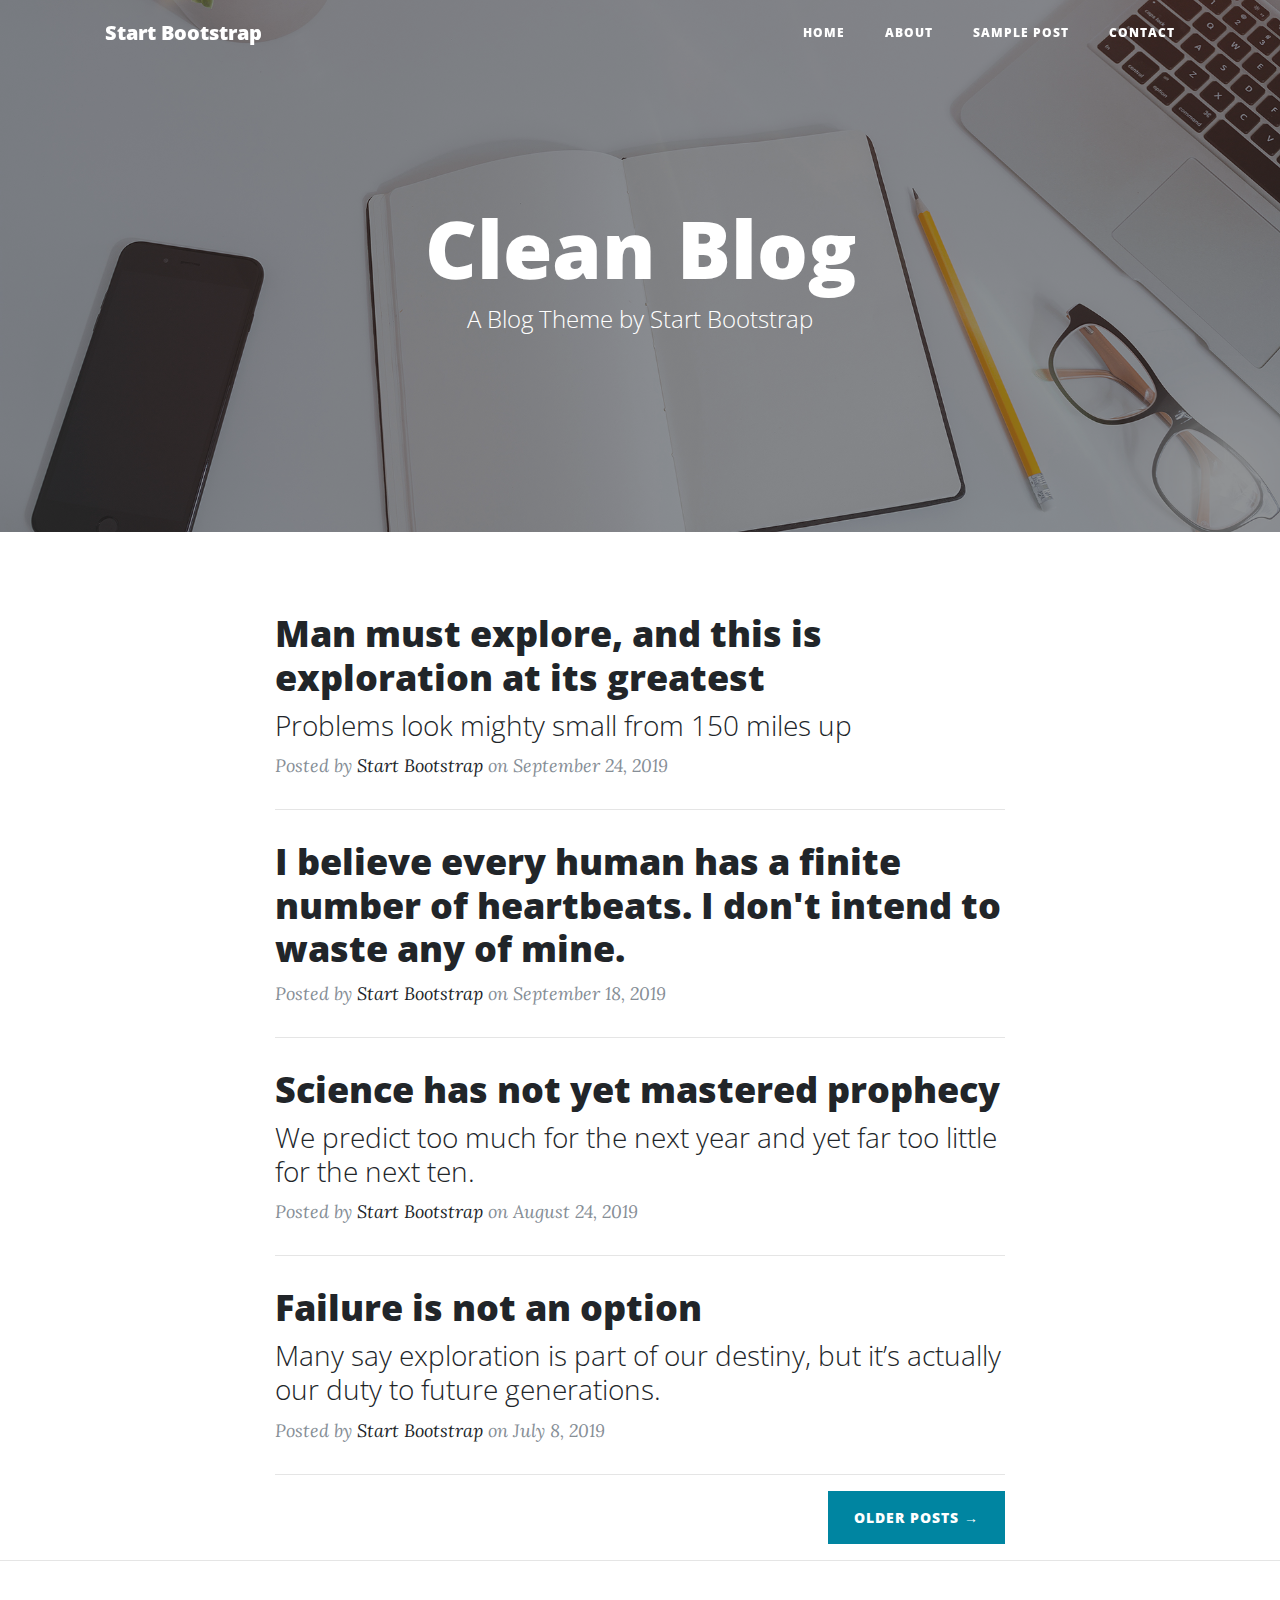
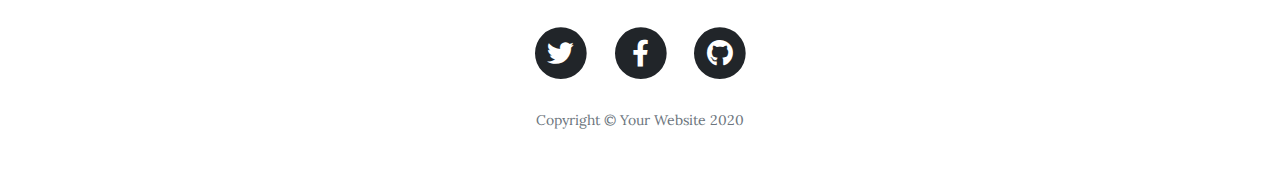
==== index.html @ da78bc8a "Initial commit" ====
<!DOCTYPE html>
<html lang="en">

<head>

  <meta charset="utf-8">
  <meta name="viewport" content="width=device-width, initial-scale=1, shrink-to-fit=no">
  <meta name="description" content="">
  <meta name="author" content="">

  <title>Clean Blog - Start Bootstrap Theme</title>

  <!-- Bootstrap core CSS -->
  <link href="vendor/bootstrap/css/bootstrap.min.css" rel="stylesheet">

  <!-- Custom fonts for this template -->
  <link href="vendor/fontawesome-free/css/all.min.css" rel="stylesheet" type="text/css">
  <link href='https://fonts.googleapis.com/css?family=Lora:400,700,400italic,700italic' rel='stylesheet' type='text/css'>
  <link href='https://fonts.googleapis.com/css?family=Open+Sans:300italic,400italic,600italic,700italic,800italic,400,300,600,700,800' rel='stylesheet' type='text/css'>

  <!-- Custom styles for this template -->
  <link href="css/clean-blog.min.css" rel="stylesheet">

</head>

<body>

  <!-- Navigation -->
  <nav class="navbar navbar-expand-lg navbar-light fixed-top" id="mainNav">
    <div class="container">
      <a class="navbar-brand" href="index.html">Start Bootstrap</a>
      <button class="navbar-toggler navbar-toggler-right" type="button" data-toggle="collapse" data-target="#navbarResponsive" aria-controls="navbarResponsive" aria-expanded="false" aria-label="Toggle navigation">
        Menu
        <i class="fas fa-bars"></i>
      </button>
      <div class="collapse navbar-collapse" id="navbarResponsive">
        <ul class="navbar-nav ml-auto">
          <li class="nav-item">
            <a class="nav-link" href="index.html">Home</a>
          </li>
          <li class="nav-item">
            <a class="nav-link" href="about.html">About</a>
          </li>
          <li class="nav-item">
            <a class="nav-link" href="post.html">Sample Post</a>
          </li>
          <li class="nav-item">
            <a class="nav-link" href="contact.html">Contact</a>
          </li>
        </ul>
      </div>
    </div>
  </nav>

  <!-- Page Header -->
  <header class="masthead" style="background-image: url('img/home-bg.jpg')">
    <div class="overlay"></div>
    <div class="container">
      <div class="row">
        <div class="col-lg-8 col-md-10 mx-auto">
          <div class="site-heading">
            <h1>Clean Blog</h1>
            <span class="subheading">A Blog Theme by Start Bootstrap</span>
          </div>
        </div>
      </div>
    </div>
  </header>

  <!-- Main Content -->
  <div class="container">
    <div class="row">
      <div class="col-lg-8 col-md-10 mx-auto">
        <div class="post-preview">
          <a href="post.html">
            <h2 class="post-title">
              Man must explore, and this is exploration at its greatest
            </h2>
            <h3 class="post-subtitle">
              Problems look mighty small from 150 miles up
            </h3>
          </a>
          <p class="post-meta">Posted by
            <a href="#">Start Bootstrap</a>
            on September 24, 2019</p>
        </div>
        <hr>
        <div class="post-preview">
          <a href="post.html">
            <h2 class="post-title">
              I believe every human has a finite number of heartbeats. I don't intend to waste any of mine.
            </h2>
          </a>
          <p class="post-meta">Posted by
            <a href="#">Start Bootstrap</a>
            on September 18, 2019</p>
        </div>
        <hr>
        <div class="post-preview">
          <a href="post.html">
            <h2 class="post-title">
              Science has not yet mastered prophecy
            </h2>
            <h3 class="post-subtitle">
              We predict too much for the next year and yet far too little for the next ten.
            </h3>
          </a>
          <p class="post-meta">Posted by
            <a href="#">Start Bootstrap</a>
            on August 24, 2019</p>
        </div>
        <hr>
        <div class="post-preview">
          <a href="post.html">
            <h2 class="post-title">
              Failure is not an option
            </h2>
            <h3 class="post-subtitle">
              Many say exploration is part of our destiny, but it’s actually our duty to future generations.
            </h3>
          </a>
          <p class="post-meta">Posted by
            <a href="#">Start Bootstrap</a>
            on July 8, 2019</p>
        </div>
        <hr>
        <!-- Pager -->
        <div class="clearfix">
          <a class="btn btn-primary float-right" href="#">Older Posts &rarr;</a>
        </div>
      </div>
    </div>
  </div>

  <hr>

  <!-- Footer -->
  <footer>
    <div class="container">
      <div class="row">
        <div class="col-lg-8 col-md-10 mx-auto">
          <ul class="list-inline text-center">
            <li class="list-inline-item">
              <a href="#">
                <span class="fa-stack fa-lg">
                  <i class="fas fa-circle fa-stack-2x"></i>
                  <i class="fab fa-twitter fa-stack-1x fa-inverse"></i>
                </span>
              </a>
            </li>
            <li class="list-inline-item">
              <a href="#">
                <span class="fa-stack fa-lg">
                  <i class="fas fa-circle fa-stack-2x"></i>
                  <i class="fab fa-facebook-f fa-stack-1x fa-inverse"></i>
                </span>
              </a>
            </li>
            <li class="list-inline-item">
              <a href="#">
                <span class="fa-stack fa-lg">
                  <i class="fas fa-circle fa-stack-2x"></i>
                  <i class="fab fa-github fa-stack-1x fa-inverse"></i>
                </span>
              </a>
            </li>
          </ul>
          <p class="copyright text-muted">Copyright &copy; Your Website 2020</p>
        </div>
      </div>
    </div>
  </footer>

  <!-- Bootstrap core JavaScript -->
  <script src="vendor/jquery/jquery.min.js"></script>
  <script src="vendor/bootstrap/js/bootstrap.bundle.min.js"></script>

  <!-- Custom scripts for this template -->
  <script src="js/clean-blog.min.js"></script>

</body>

</html>
---- css/clean-blog.min.css ----
/*!
 * Start Bootstrap - Clean Blog v5.0.10 (https://startbootstrap.com/theme/clean-blog)
 * Copyright 2013-2020 Start Bootstrap
 * Licensed under MIT (https://github.com/StartBootstrap/startbootstrap-clean-blog/blob/master/LICENSE)
 */body{font-size:20px;color:#212529;font-family:Lora,'Times New Roman',serif}p{line-height:1.5;margin:30px 0}p a{text-decoration:underline}h1,h2,h3,h4,h5,h6{font-weight:800;font-family:'Open Sans','Helvetica Neue',Helvetica,Arial,sans-serif}a{color:#212529;transition:all .2s}a:focus,a:hover{color:#0085a1}blockquote{font-style:italic;color:#868e96}.section-heading{font-size:36px;font-weight:700;margin-top:60px}.caption{font-size:14px;font-style:italic;display:block;margin:0;padding:10px;text-align:center;border-bottom-right-radius:5px;border-bottom-left-radius:5px}::-moz-selection{color:#fff;background:#0085a1;text-shadow:none}::selection{color:#fff;background:#0085a1;text-shadow:none}img::-moz-selection{color:#fff;background:0 0}img::selection{color:#fff;background:0 0}img::-moz-selection{color:#fff;background:0 0}#mainNav{position:absolute;border-bottom:1px solid #e9ecef;background-color:#fff;font-family:'Open Sans','Helvetica Neue',Helvetica,Arial,sans-serif}#mainNav .navbar-brand{font-weight:800;color:#343a40}#mainNav .navbar-toggler{font-size:12px;font-weight:800;padding:13px;text-transform:uppercase;color:#343a40}#mainNav .navbar-nav>li.nav-item>a{font-size:12px;font-weight:800;letter-spacing:1px;text-transform:uppercase}@media only screen and (min-width:992px){#mainNav{border-bottom:1px solid transparent;background:0 0}#mainNav .navbar-brand{padding:10px 20px;color:#fff}#mainNav .navbar-brand:focus,#mainNav .navbar-brand:hover{color:rgba(255,255,255,.8)}#mainNav .navbar-nav>li.nav-item>a{padding:10px 20px;color:#fff}#mainNav .navbar-nav>li.nav-item>a:focus,#mainNav .navbar-nav>li.nav-item>a:hover{color:rgba(255,255,255,.8)}}@media only screen and (min-width:992px){#mainNav{transition:background-color .2s;transform:translate3d(0,0,0);-webkit-backface-visibility:hidden;backface-visibility:hidden}#mainNav.is-fixed{position:fixed;top:-67px;transition:transform .2s;border-bottom:1px solid #fff;background-color:rgba(255,255,255,.9)}#mainNav.is-fixed .navbar-brand{color:#212529}#mainNav.is-fixed .navbar-brand:focus,#mainNav.is-fixed .navbar-brand:hover{color:#0085a1}#mainNav.is-fixed .navbar-nav>li.nav-item>a{color:#212529}#mainNav.is-fixed .navbar-nav>li.nav-item>a:focus,#mainNav.is-fixed .navbar-nav>li.nav-item>a:hover{color:#0085a1}#mainNav.is-visible{transform:translate3d(0,100%,0)}}header.masthead{margin-bottom:50px;background:no-repeat center center;background-color:#868e96;background-attachment:scroll;position:relative;background-size:cover}header.masthead .overlay{position:absolute;top:0;left:0;height:100%;width:100%;background-color:#212529;opacity:.5}header.masthead .page-heading,header.masthead .post-heading,header.masthead .site-heading{padding:200px 0 150px;color:#fff}@media only screen and (min-width:768px){header.masthead .page-heading,header.masthead .post-heading,header.masthead .site-heading{padding:200px 0}}header.masthead .page-heading,header.masthead .site-heading{text-align:center}header.masthead .page-heading h1,header.masthead .site-heading h1{font-size:50px;margin-top:0}header.masthead .page-heading .subheading,header.masthead .site-heading .subheading{font-size:24px;font-weight:300;line-height:1.1;display:block;margin:10px 0 0;font-family:'Open Sans','Helvetica Neue',Helvetica,Arial,sans-serif}@media only screen and (min-width:768px){header.masthead .page-heading h1,header.masthead .site-heading h1{font-size:80px}}header.masthead .post-heading h1{font-size:35px}header.masthead .post-heading .meta,header.masthead .post-heading .subheading{line-height:1.1;display:block}header.masthead .post-heading .subheading{font-size:24px;font-weight:600;margin:10px 0 30px;font-family:'Open Sans','Helvetica Neue',Helvetica,Arial,sans-serif}header.masthead .post-heading .meta{font-size:20px;font-weight:300;font-style:italic;font-family:Lora,'Times New Roman',serif}header.masthead .post-heading .meta a{color:#fff}@media only screen and (min-width:768px){header.masthead .post-heading h1{font-size:55px}header.masthead .post-heading .subheading{font-size:30px}}.post-preview>a{color:#212529}.post-preview>a:focus,.post-preview>a:hover{text-decoration:none;color:#0085a1}.post-preview>a>.post-title{font-size:30px;margin-top:30px;margin-bottom:10px}.post-preview>a>.post-subtitle{font-weight:300;margin:0 0 10px}.post-preview>.post-meta{font-size:18px;font-style:italic;margin-top:0;color:#868e96}.post-preview>.post-meta>a{text-decoration:none;color:#212529}.post-preview>.post-meta>a:focus,.post-preview>.post-meta>a:hover{text-decoration:underline;color:#0085a1}@media only screen and (min-width:768px){.post-preview>a>.post-title{font-size:36px}}.floating-label-form-group{font-size:14px;position:relative;margin-bottom:0;padding-bottom:.5em;border-bottom:1px solid #dee2e6}.floating-label-form-group input,.floating-label-form-group textarea{font-size:1.5em;position:relative;z-index:1;padding:0;resize:none;border:none;border-radius:0;background:0 0;box-shadow:none!important;font-family:Lora,'Times New Roman',serif}.floating-label-form-group input::-webkit-input-placeholder,.floating-label-form-group textarea::-webkit-input-placeholder{color:#868e96;font-family:Lora,'Times New Roman',serif}.floating-label-form-group label{font-size:.85em;line-height:1.764705882em;position:relative;z-index:0;top:2em;display:block;margin:0;transition:top .3s ease,opacity .3s ease;opacity:0}.floating-label-form-group .help-block{margin:15px 0}.floating-label-form-group-with-value label{top:0;opacity:1}.floating-label-form-group-with-focus label{color:#0085a1}form .form-group:first-child .floating-label-form-group{border-top:1px solid #dee2e6}footer{padding:50px 0 65px}footer .list-inline{margin:0;padding:0}footer .copyright{font-size:14px;margin-bottom:0;text-align:center}.btn{font-size:14px;font-weight:800;padding:15px 25px;letter-spacing:1px;text-transform:uppercase;border-radius:0;font-family:'Open Sans','Helvetica Neue',Helvetica,Arial,sans-serif}.btn-primary{background-color:#0085a1;border-color:#0085a1}.btn-primary:active,.btn-primary:focus,.btn-primary:hover{color:#fff;background-color:#00657b!important;border-color:#00657b!important}.btn-lg{font-size:16px;padding:25px 35px}
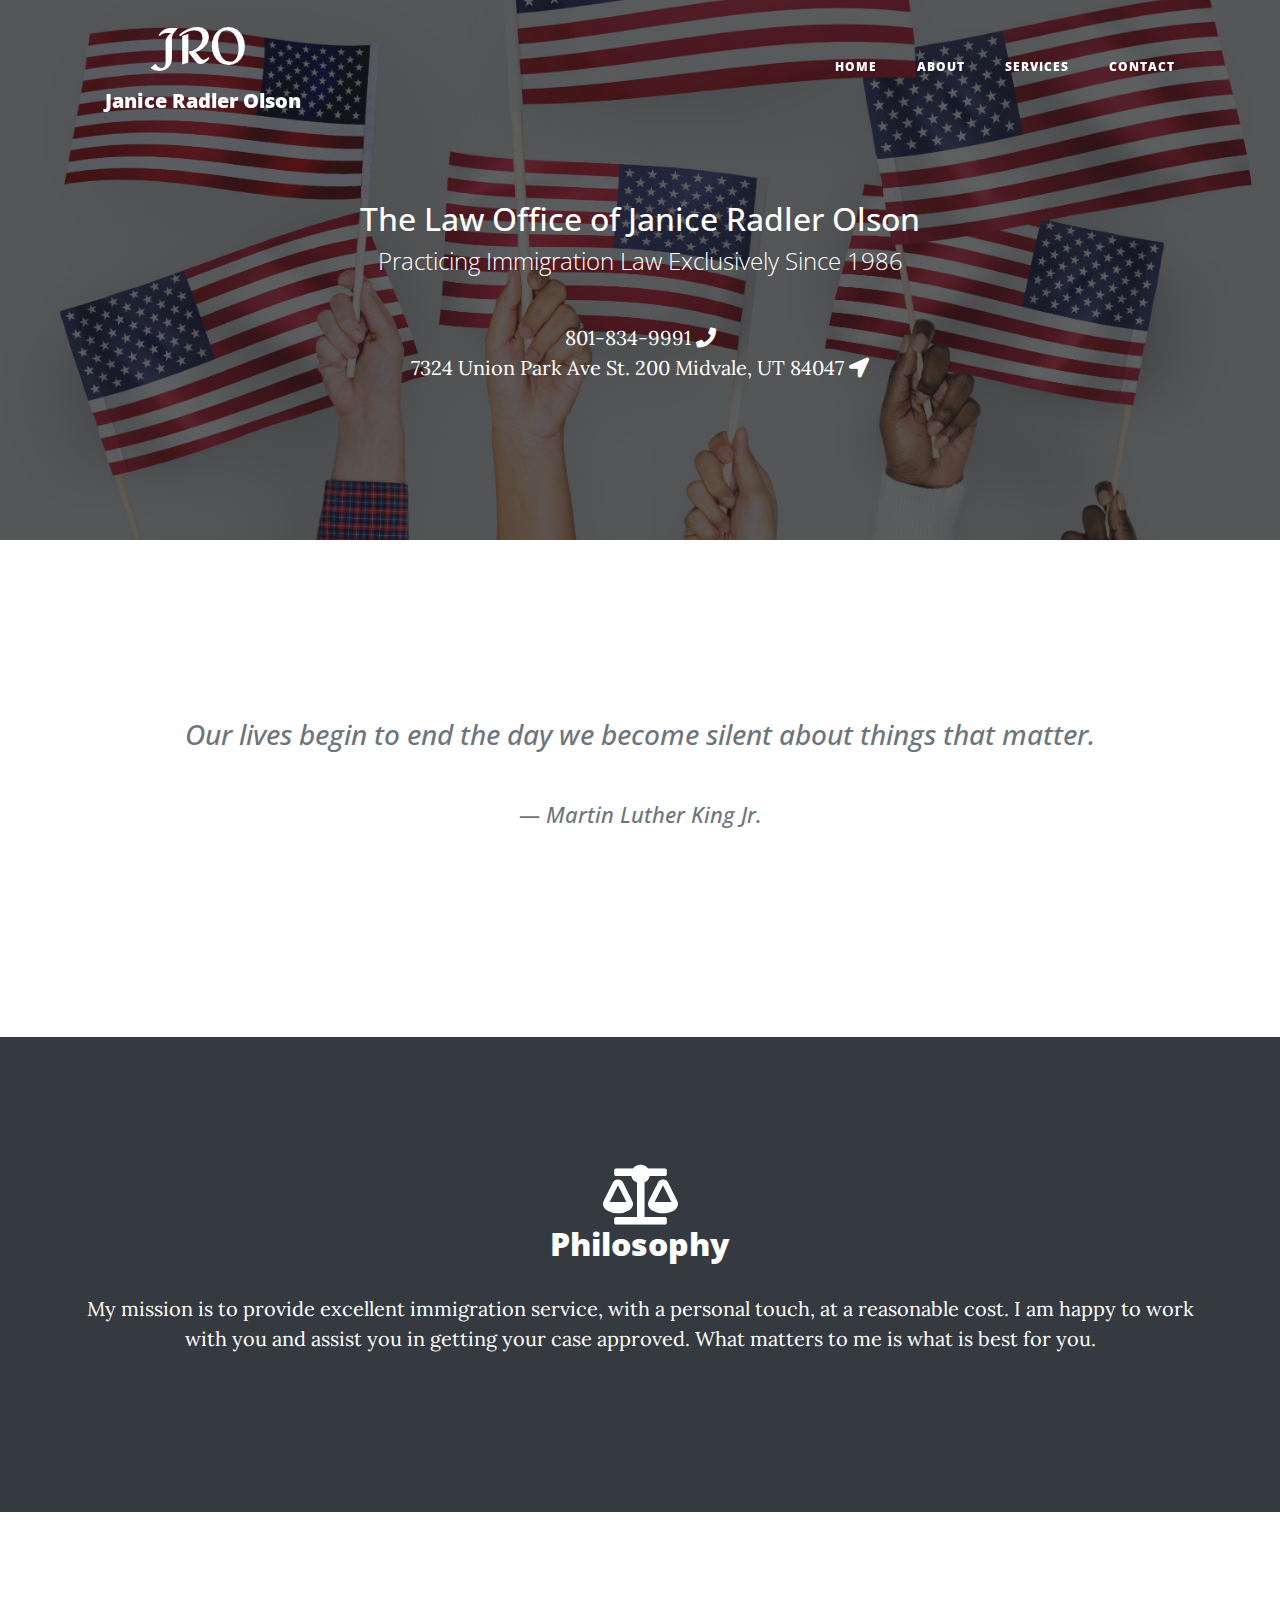
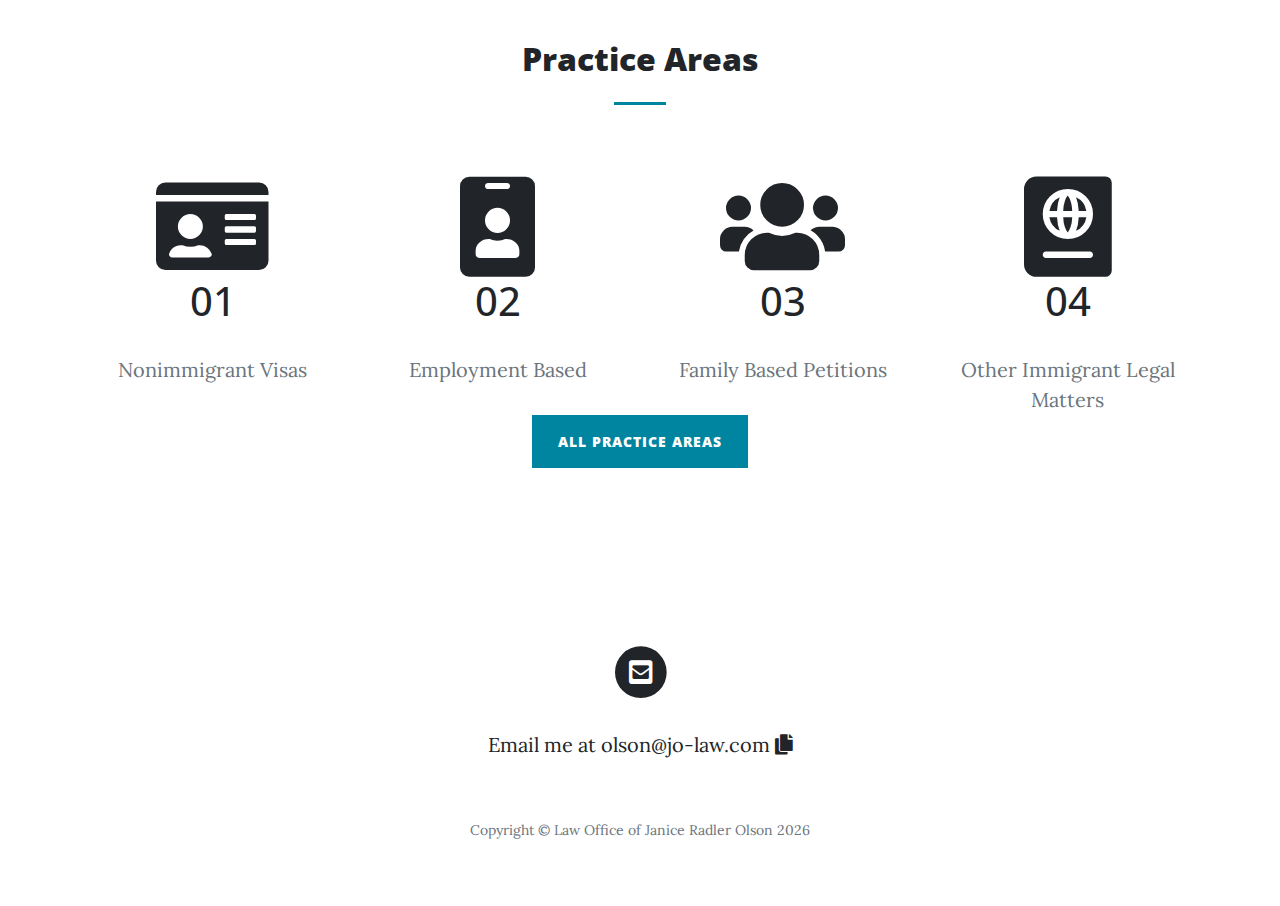
==== commit 90923c11: "Added all information needed" ====
--- a/index.html
+++ b/index.html
@@ -8,18 +8,32 @@
   <meta name="description" content="">
   <meta name="author" content="">
 
-  <title>Clean Blog - Start Bootstrap Theme</title>
+  <title>Janice Radler Olson</title>
+
+  <!--Favicon-->
+  <link rel="apple-touch-icon" sizes="180x180" href="img/jro favicon/apple-touch-icon.png">
+  <link rel="icon" type="image/png" sizes="32x32" href="img/jro favicon/favicon-32x32.png">
+  <link rel="icon" type="image/png" sizes="16x16" href="img/jro favicon/favicon-16x16.png">
+  <link rel="manifest" href="img/jro favicon/site.webmanifest">
+  <link rel="mask-icon" href="img/jro favicon/safari-pinned-tab.svg" color="#5bbad5">
+  <meta name="msapplication-TileColor" content="#da532c">
+  <meta name="theme-color" content="#ffffff">
 
   <!-- Bootstrap core CSS -->
   <link href="vendor/bootstrap/css/bootstrap.min.css" rel="stylesheet">
 
   <!-- Custom fonts for this template -->
   <link href="vendor/fontawesome-free/css/all.min.css" rel="stylesheet" type="text/css">
-  <link href='https://fonts.googleapis.com/css?family=Lora:400,700,400italic,700italic' rel='stylesheet' type='text/css'>
-  <link href='https://fonts.googleapis.com/css?family=Open+Sans:300italic,400italic,600italic,700italic,800italic,400,300,600,700,800' rel='stylesheet' type='text/css'>
+  <link href='https://fonts.googleapis.com/css?family=Lora:400,700,400italic,700italic' rel='stylesheet'
+    type='text/css'>
+  <link
+    href='https://fonts.googleapis.com/css?family=Open+Sans:300italic,400italic,600italic,700italic,800italic,400,300,600,700,800'
+    rel='stylesheet' type='text/css'>
+  <link rel="preconnect" href="https://fonts.gstatic.com">
+  <link href="https://fonts.googleapis.com/css2?family=Amita&display=swap" rel="stylesheet">
 
   <!-- Custom styles for this template -->
-  <link href="css/clean-blog.min.css" rel="stylesheet">
+  <link href="css/clean-blog.css" rel="stylesheet">
 
 </head>
 
@@ -28,8 +42,12 @@
   <!-- Navigation -->
   <nav class="navbar navbar-expand-lg navbar-light fixed-top" id="mainNav">
     <div class="container">
-      <a class="navbar-brand" href="index.html">Start Bootstrap</a>
-      <button class="navbar-toggler navbar-toggler-right" type="button" data-toggle="collapse" data-target="#navbarResponsive" aria-controls="navbarResponsive" aria-expanded="false" aria-label="Toggle navigation">
+      <a class="navbar-brand" href="index.html">
+        <h1 class="jro">JRO</h1>Janice Radler Olson
+      </a>
+      <button class="navbar-toggler navbar-toggler-right" type="button" data-toggle="collapse"
+        data-target="#navbarResponsive" aria-controls="navbarResponsive" aria-expanded="false"
+        aria-label="Toggle navigation">
         Menu
         <i class="fas fa-bars"></i>
       </button>
@@ -42,7 +60,7 @@
             <a class="nav-link" href="about.html">About</a>
           </li>
           <li class="nav-item">
-            <a class="nav-link" href="post.html">Sample Post</a>
+            <a class="nav-link" href="services.html">Services</a>
           </li>
           <li class="nav-item">
             <a class="nav-link" href="contact.html">Contact</a>
@@ -53,87 +71,86 @@
   </nav>
 
   <!-- Page Header -->
-  <header class="masthead" style="background-image: url('img/home-bg.jpg')">
+  <header class="masthead" style="background-image: url('img/50-stars-america-american-flag_edited_edited.jpg')">
     <div class="overlay"></div>
     <div class="container">
       <div class="row">
         <div class="col-lg-8 col-md-10 mx-auto">
           <div class="site-heading">
-            <h1>Clean Blog</h1>
-            <span class="subheading">A Blog Theme by Start Bootstrap</span>
+            <h2 class="h2">The Law Office of Janice Radler Olson</h2>
+            <span class="subheading">Practicing Immigration Law Exclusively Since 1986</span>
+            <div class="mt-5">
+              801-834-9991 <i class="fas fa-phone"></i><br />
+              <a href="https://goo.gl/maps/UuEaQK9NRV8m2mR38" target="new" class="clean_link">7324 Union Park Ave St.
+                200 Midvale, UT 84047
+                <i class="fas fa-location-arrow"></i></a>
+            </div>
           </div>
         </div>
       </div>
     </div>
   </header>
-
   <!-- Main Content -->
-  <div class="container">
-    <div class="row">
-      <div class="col-lg-8 col-md-10 mx-auto">
-        <div class="post-preview">
-          <a href="post.html">
-            <h2 class="post-title">
-              Man must explore, and this is exploration at its greatest
-            </h2>
-            <h3 class="post-subtitle">
-              Problems look mighty small from 150 miles up
-            </h3>
-          </a>
-          <p class="post-meta">Posted by
-            <a href="#">Start Bootstrap</a>
-            on September 24, 2019</p>
+  <!--Firt row quote-->
+  <section class="page-section">
+    <div class="container text-center">
+      <blockquote class="blockquote">
+        <h3 class="h3 text-muted mb-0">Our lives begin to end the day we become silent about things that matter.</3>
+          <footer class="blockquote-footer">Martin Luther King Jr.</footer>
+      </blockquote>
+    </div>
+  </section>
+  <!--Second row philosophy-->
+  <section class="bg-dark page-section text-white">
+    <div class="container text-center">
+      <i class="fas fa-balance-scale fa-3x"></i>
+      <h2 class="post-title text-center">Philosophy</h2>
+      <p>My mission is to provide excellent immigration service, with a personal touch, at a reasonable cost. I am happy
+        to work with you and assist you in getting your case approved. What matters to me is what is best for you.</p>
+    </div>
+  </section>
+  <!--Practice Areas-->
+  <section class="page-section">
+    <div class="container text-center">
+      <h2 class="mt-0">Practice Areas</h2>
+      <hr class="divider my-4">
+      <div class="row">
+        <div class="col-lg-3 col-md-6">
+          <div class="mt-5">
+            <i class="fas fa-id-card fa-5x"></i>
+            <h3 class="h1 mb-2">01</h3>
+            <p class="text-muted mb-0">Nonimmigrant Visas</p>
+          </div>
         </div>
-        <hr>
-        <div class="post-preview">
-          <a href="post.html">
-            <h2 class="post-title">
-              I believe every human has a finite number of heartbeats. I don't intend to waste any of mine.
-            </h2>
-          </a>
-          <p class="post-meta">Posted by
-            <a href="#">Start Bootstrap</a>
-            on September 18, 2019</p>
+        <div class="col-lg-3 col-md-6">
+          <div class="mt-5">
+            <i class="fas fa-id-badge fa-5x"></i>
+            <h3 class="h1 mb-2">02</h3>
+            <p class="text-muted mb-0">Employment Based</p>
+          </div>
         </div>
-        <hr>
-        <div class="post-preview">
-          <a href="post.html">
-            <h2 class="post-title">
-              Science has not yet mastered prophecy
-            </h2>
-            <h3 class="post-subtitle">
-              We predict too much for the next year and yet far too little for the next ten.
-            </h3>
-          </a>
-          <p class="post-meta">Posted by
-            <a href="#">Start Bootstrap</a>
-            on August 24, 2019</p>
+        <div class="col-lg-3 col-md-6">
+          <div class="mt-5">
+            <i class="fas fa-users fa-5x"></i>
+            <h3 class="h1 mb-2">03</h3>
+            <p class="text-muted mb-0">Family Based Petitions</p>
+          </div>
         </div>
-        <hr>
-        <div class="post-preview">
-          <a href="post.html">
-            <h2 class="post-title">
-              Failure is not an option
-            </h2>
-            <h3 class="post-subtitle">
-              Many say exploration is part of our destiny, but it’s actually our duty to future generations.
-            </h3>
-          </a>
-          <p class="post-meta">Posted by
-            <a href="#">Start Bootstrap</a>
-            on July 8, 2019</p>
+        <div class="col-lg-3 col-md-6">
+          <div class="mt-5">
+            <i class="fas fa-passport fa-5x"></i>
+            <h3 class="h1 mb-2">04</h3>
+            <p class="text-muted mb-0">Other Immigrant Legal Matters</p>
+          </div>
         </div>
-        <hr>
-        <!-- Pager -->
-        <div class="clearfix">
-          <a class="btn btn-primary float-right" href="#">Older Posts &rarr;</a>
+      </div>
+      <div class="row">
+        <div class="col-lg-3 col-md-6 mx-auto">
+          <a class="btn btn-primary btn-xl" href="services.html">All Practice Areas</a>
         </div>
       </div>
     </div>
-  </div>
-
-  <hr>
-
+  </section>
   <!-- Footer -->
   <footer>
     <div class="container">
@@ -141,31 +158,20 @@
         <div class="col-lg-8 col-md-10 mx-auto">
           <ul class="list-inline text-center">
             <li class="list-inline-item">
-              <a href="#">
+              <a href="mailto:olson@jo-law.com">
                 <span class="fa-stack fa-lg">
                   <i class="fas fa-circle fa-stack-2x"></i>
-                  <i class="fab fa-twitter fa-stack-1x fa-inverse"></i>
+                  <i class="fas fa-envelope-square fa-stack-1x fa-inverse"></i>
                 </span>
               </a>
-            </li>
-            <li class="list-inline-item">
-              <a href="#">
-                <span class="fa-stack fa-lg">
-                  <i class="fas fa-circle fa-stack-2x"></i>
-                  <i class="fab fa-facebook-f fa-stack-1x fa-inverse"></i>
-                </span>
-              </a>
-            </li>
-            <li class="list-inline-item">
-              <a href="#">
-                <span class="fa-stack fa-lg">
-                  <i class="fas fa-circle fa-stack-2x"></i>
-                  <i class="fab fa-github fa-stack-1x fa-inverse"></i>
-                </span>
-              </a>
+              <p id="copy-to-clipboard-raplace">
+                Email me at <span id="copy-to-clipboard-text">olson@jo-law.com</span>
+                <i id="copy-to-clipboard" class="fas fa-copy"></i>
+              </p>
             </li>
           </ul>
-          <p class="copyright text-muted">Copyright &copy; Your Website 2020</p>
+          <p class="copyright text-muted">Copyright &copy; Law Office of Janice Radler Olson <span
+              id="copyright-year"></span></p>
         </div>
       </div>
     </div>
@@ -176,8 +182,8 @@
   <script src="vendor/bootstrap/js/bootstrap.bundle.min.js"></script>
 
   <!-- Custom scripts for this template -->
-  <script src="js/clean-blog.min.js"></script>
+  <script src="js/clean-blog.js"></script>
 
 </body>
 
-</html>
+</html>--- a/css/clean-blog.css
+++ b/css/clean-blog.css
@@ -0,0 +1,435 @@
+/*!
+ * Start Bootstrap - Clean Blog v5.0.10 (https://startbootstrap.com/theme/clean-blog)
+ * Copyright 2013-2020 Start Bootstrap
+ * Licensed under MIT (https://github.com/StartBootstrap/startbootstrap-clean-blog/blob/master/LICENSE)
+ */
+
+body {
+  font-size: 20px;
+  color: #212529;
+  font-family: 'Lora', 'Times New Roman', serif;
+}
+
+p {
+  line-height: 1.5;
+  margin: 30px 0;
+}
+
+p a {
+  text-decoration: underline;
+}
+
+h1,
+h2,
+h3,
+h4,
+h5,
+h6 {
+  font-weight: 800;
+  font-family: 'Open Sans', 'Helvetica Neue', Helvetica, Arial, sans-serif;
+}
+
+a {
+  color: #212529;
+  transition: all 0.2s;
+}
+
+a:focus, a:hover {
+  color: #0085A1;
+}
+
+blockquote {
+  font-style: italic;
+  color: #868e96;
+}
+
+.section-heading {
+  font-size: 36px;
+  font-weight: 700;
+  margin-top: 60px;
+}
+
+.caption {
+  font-size: 14px;
+  font-style: italic;
+  display: block;
+  margin: 0;
+  padding: 10px;
+  text-align: center;
+  border-bottom-right-radius: 5px;
+  border-bottom-left-radius: 5px;
+}
+
+::-moz-selection {
+  color: #fff;
+  background: #0085A1;
+  text-shadow: none;
+}
+
+::selection {
+  color: #fff;
+  background: #0085A1;
+  text-shadow: none;
+}
+
+img::-moz-selection {
+  color: #fff;
+  background: transparent;
+}
+
+img::selection {
+  color: #fff;
+  background: transparent;
+}
+
+img::-moz-selection {
+  color: #fff;
+  background: transparent;
+}
+
+#mainNav {
+  position: absolute;
+  border-bottom: 1px solid #e9ecef;
+  background-color: white;
+  font-family: 'Open Sans', 'Helvetica Neue', Helvetica, Arial, sans-serif;
+}
+
+#mainNav .navbar-brand {
+  font-weight: 800;
+  color: #343a40;
+}
+
+#mainNav .navbar-toggler {
+  font-size: 12px;
+  font-weight: 800;
+  padding: 13px;
+  text-transform: uppercase;
+  color: #343a40;
+}
+
+#mainNav .navbar-nav > li.nav-item > a {
+  font-size: 12px;
+  font-weight: 800;
+  letter-spacing: 1px;
+  text-transform: uppercase;
+}
+
+@media only screen and (min-width: 992px) {
+  #mainNav {
+    border-bottom: 1px solid transparent;
+    background: transparent;
+  }
+  #mainNav .navbar-brand {
+    padding: 10px 20px;
+    color: #fff;
+  }
+  #mainNav .navbar-brand:focus, #mainNav .navbar-brand:hover {
+    color: rgba(255, 255, 255, 0.8);
+  }
+  #mainNav .navbar-nav > li.nav-item > a {
+    padding: 10px 20px;
+    color: #fff;
+  }
+  #mainNav .navbar-nav > li.nav-item > a:focus, #mainNav .navbar-nav > li.nav-item > a:hover {
+    color: rgba(255, 255, 255, 0.8);
+  }
+}
+
+@media only screen and (min-width: 992px) {
+  #mainNav {
+    transition: background-color 0.2s;
+    /* Force Hardware Acceleration in WebKit */
+    transform: translate3d(0, 0, 0);
+    -webkit-backface-visibility: hidden;
+    backface-visibility: hidden;
+  }
+  #mainNav.is-fixed {
+    /* when the user scrolls down, we hide the header right above the viewport */
+    position: fixed;
+    top: -0px;
+    transition: transform 0.2s;
+    border-bottom: 1px solid white;
+    background-color: rgba(255, 255, 255, 0.9);
+  }
+  #mainNav.is-fixed .navbar-brand {
+    color: #212529;
+  }
+  #mainNav.is-fixed .navbar-brand:focus, #mainNav.is-fixed .navbar-brand:hover {
+    color: #0085A1;
+  }
+  #mainNav.is-fixed .navbar-nav > li.nav-item > a {
+    color: #212529;
+  }
+  #mainNav.is-fixed .navbar-nav > li.nav-item > a:focus, #mainNav.is-fixed .navbar-nav > li.nav-item > a:hover {
+    color: #0085A1;
+  }
+  #mainNav.is-visible {
+    /* if the user changes the scrolling direction, we show the header */
+    transform: translate3d(0, 100%, 0);
+  }
+}
+
+.jro {
+  font-family: 'Amita', cursive;
+  text-align: center;
+  font-size: 2.5em;
+}
+.bg-dark {
+  background-color: #343a40 !important;
+}
+.page-section {
+  padding: 8rem 0;
+}
+.divider {
+  max-width: 3.25rem;
+  border-width: 0.2rem;
+  border-color: #0085A1;
+}
+.tiny {
+  font-size: .5em;
+}
+.clean_link {
+  text-decoration: none;
+  color: white;
+}
+
+header.masthead {
+  margin-bottom: 50px;
+  background: no-repeat center center;
+  background-color: #868e96;
+  background-attachment: scroll;
+  position: relative;
+  background-size: cover;
+  height: 60vh;
+}
+
+header.masthead .overlay {
+  position: absolute;
+  top: 0;
+  left: 0;
+  height: 100%;
+  width: 100%;
+  background-color: #212529;
+  opacity: 0.5;
+}
+
+header.masthead .page-heading,
+header.masthead .post-heading,
+header.masthead .site-heading {
+  padding: 200px 0 150px;
+  color: white;
+}
+
+@media only screen and (min-width: 768px) {
+  header.masthead .page-heading,
+  header.masthead .post-heading,
+  header.masthead .site-heading {
+    padding: 200px 0;
+  }
+}
+
+header.masthead .page-heading,
+header.masthead .site-heading {
+  text-align: center;
+}
+
+header.masthead .page-heading h1,
+header.masthead .site-heading h1 {
+  font-size: 50px;
+  margin-top: 0;
+}
+
+header.masthead .page-heading .subheading,
+header.masthead .site-heading .subheading {
+  font-size: 24px;
+  font-weight: 300;
+  line-height: 1.1;
+  display: block;
+  margin: 10px 0 0;
+  font-family: 'Open Sans', 'Helvetica Neue', Helvetica, Arial, sans-serif;
+}
+
+@media only screen and (min-width: 768px) {
+  header.masthead .page-heading h1,
+  header.masthead .site-heading h1 {
+    font-size: 80px;
+  }
+}
+
+header.masthead .post-heading h1 {
+  font-size: 35px;
+}
+
+header.masthead .post-heading .meta,
+header.masthead .post-heading .subheading {
+  line-height: 1.1;
+  display: block;
+}
+
+header.masthead .post-heading .subheading {
+  font-size: 24px;
+  font-weight: 600;
+  margin: 10px 0 30px;
+  font-family: 'Open Sans', 'Helvetica Neue', Helvetica, Arial, sans-serif;
+}
+
+header.masthead .post-heading .meta {
+  font-size: 20px;
+  font-weight: 300;
+  font-style: italic;
+  font-family: 'Lora', 'Times New Roman', serif;
+}
+
+header.masthead .post-heading .meta a {
+  color: #fff;
+}
+
+@media only screen and (min-width: 768px) {
+  header.masthead .post-heading h1 {
+    font-size: 55px;
+  }
+  header.masthead .post-heading .subheading {
+    font-size: 30px;
+  }
+}
+
+.post-preview > a {
+  color: #212529;
+}
+
+.post-preview > a:focus, .post-preview > a:hover {
+  text-decoration: none;
+  color: #0085A1;
+}
+
+.post-preview > a > .post-title {
+  font-size: 30px;
+  margin-top: 30px;
+  margin-bottom: 10px;
+}
+
+.post-preview > a > .post-subtitle {
+  font-weight: 300;
+  margin: 0 0 10px;
+}
+
+.post-preview > .post-meta {
+  font-size: 18px;
+  font-style: italic;
+  margin-top: 0;
+  color: #868e96;
+}
+
+.post-preview > .post-meta > a {
+  text-decoration: none;
+  color: #212529;
+}
+
+.post-preview > .post-meta > a:focus, .post-preview > .post-meta > a:hover {
+  text-decoration: underline;
+  color: #0085A1;
+}
+
+@media only screen and (min-width: 768px) {
+  .post-preview > a > .post-title {
+    font-size: 36px;
+  }
+}
+
+.floating-label-form-group {
+  font-size: 14px;
+  position: relative;
+  margin-bottom: 0;
+  padding-bottom: 0.5em;
+  border-bottom: 1px solid #dee2e6;
+}
+
+.floating-label-form-group input,
+.floating-label-form-group textarea {
+  font-size: 1.5em;
+  position: relative;
+  z-index: 1;
+  padding: 0;
+  resize: none;
+  border: none;
+  border-radius: 0;
+  background: none;
+  box-shadow: none !important;
+  font-family: 'Lora', 'Times New Roman', serif;
+}
+
+.floating-label-form-group input::-webkit-input-placeholder,
+.floating-label-form-group textarea::-webkit-input-placeholder {
+  color: #868e96;
+  font-family: 'Lora', 'Times New Roman', serif;
+}
+
+.floating-label-form-group label {
+  font-size: 0.85em;
+  line-height: 1.764705882em;
+  position: relative;
+  z-index: 0;
+  top: 2em;
+  display: block;
+  margin: 0;
+  transition: top 0.3s ease, opacity 0.3s ease;
+  opacity: 0;
+}
+
+.floating-label-form-group .help-block {
+  margin: 15px 0;
+}
+
+.floating-label-form-group-with-value label {
+  top: 0;
+  opacity: 1;
+}
+
+.floating-label-form-group-with-focus label {
+  color: #0085A1;
+}
+
+form .form-group:first-child .floating-label-form-group {
+  border-top: 1px solid #dee2e6;
+}
+
+footer {
+  padding: 50px 0 65px;
+}
+
+footer .list-inline {
+  margin: 0;
+  padding: 0;
+}
+
+footer .copyright {
+  font-size: 14px;
+  margin-bottom: 0;
+  text-align: center;
+}
+
+.btn {
+  font-size: 14px;
+  font-weight: 800;
+  padding: 15px 25px;
+  letter-spacing: 1px;
+  text-transform: uppercase;
+  border-radius: 0;
+  font-family: 'Open Sans', 'Helvetica Neue', Helvetica, Arial, sans-serif;
+}
+
+.btn-primary {
+  background-color: #0085A1;
+  border-color: #0085A1;
+}
+
+.btn-primary:hover, .btn-primary:focus, .btn-primary:active {
+  color: #fff;
+  background-color: #00657b !important;
+  border-color: #00657b !important;
+}
+
+.btn-lg {
+  font-size: 16px;
+  padding: 25px 35px;
+}
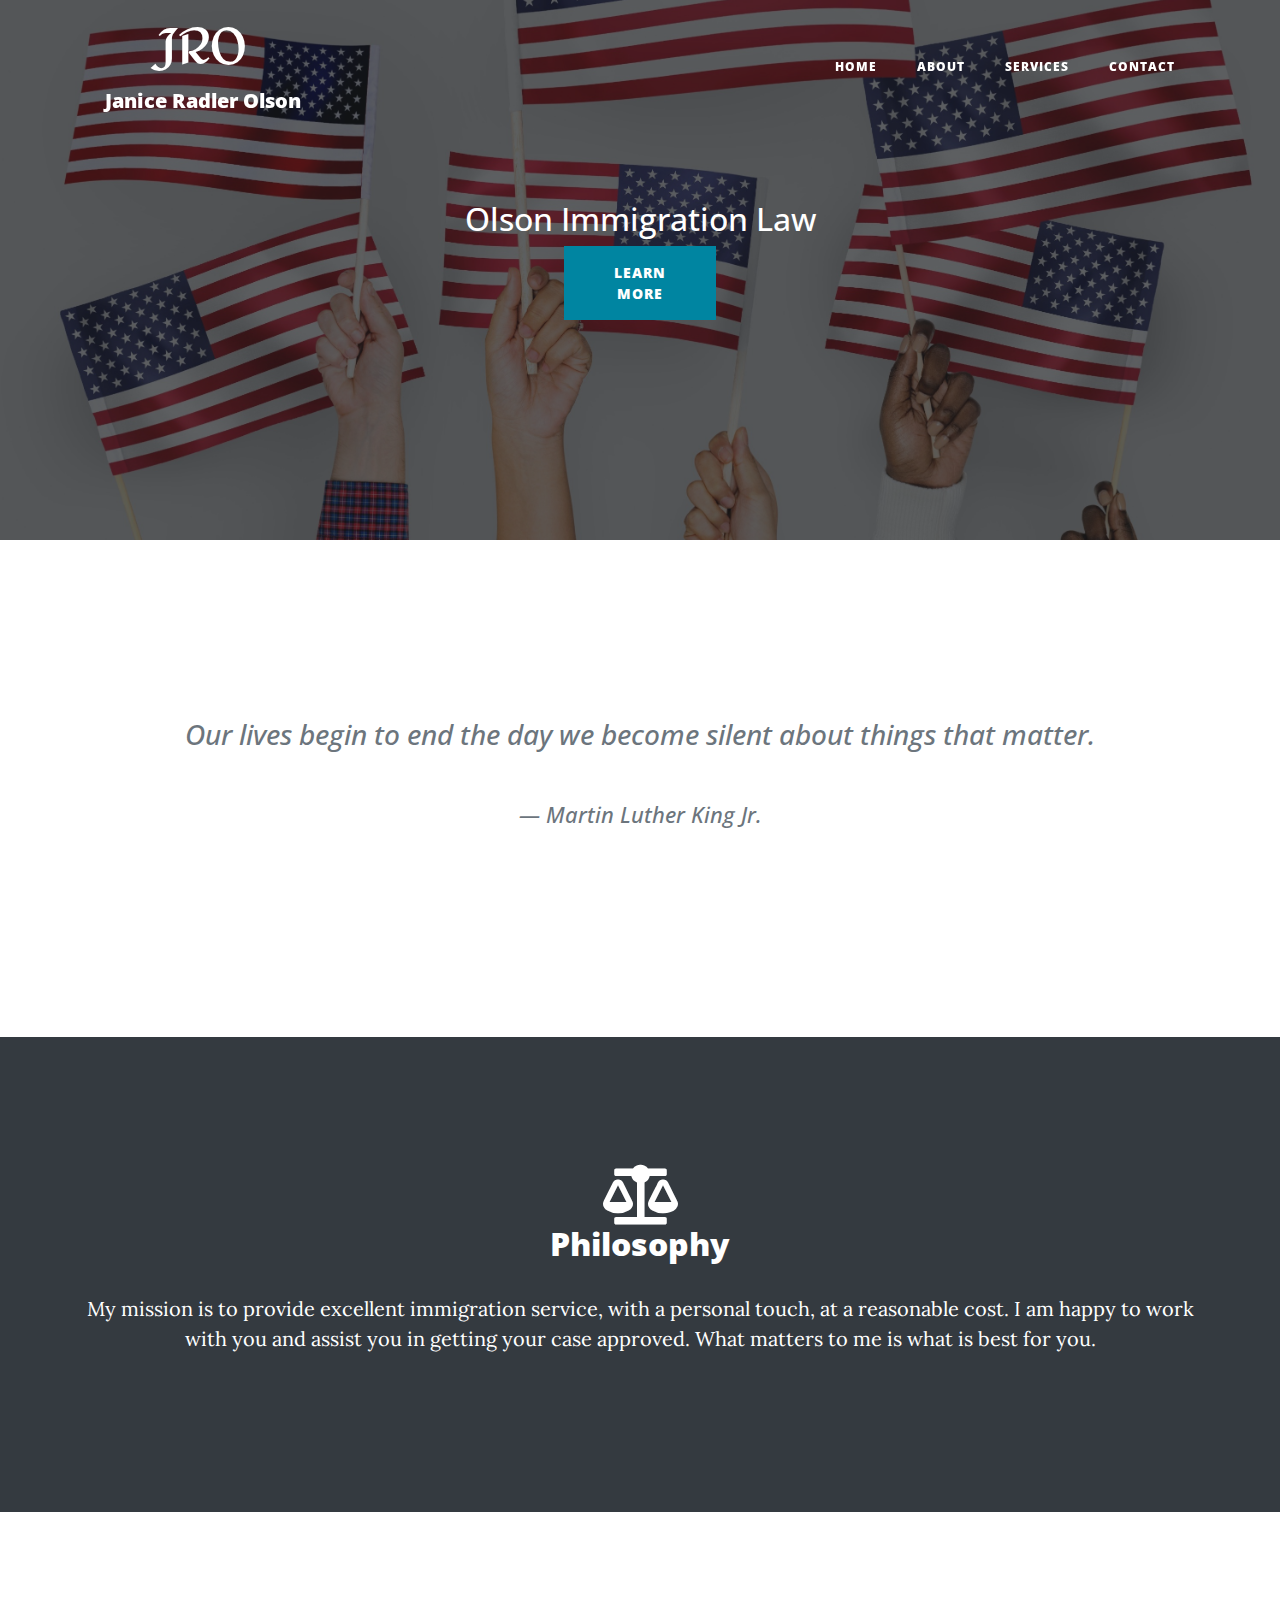
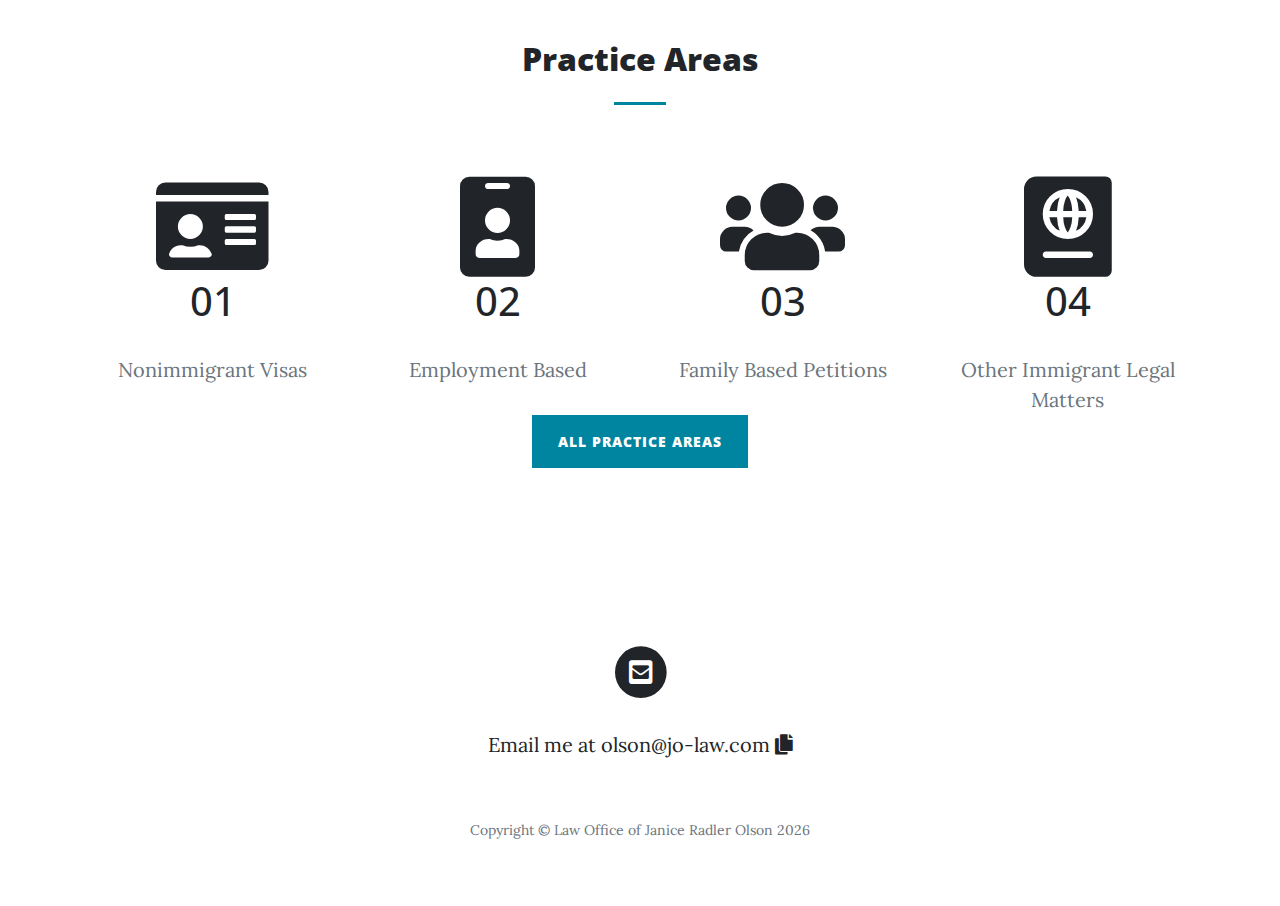
==== commit 7b65227d: "Update index.html" ====
--- a/index.html
+++ b/index.html
@@ -77,13 +77,9 @@
       <div class="row">
         <div class="col-lg-8 col-md-10 mx-auto">
           <div class="site-heading">
-            <h2 class="h2">The Law Office of Janice Radler Olson</h2>
-            <span class="subheading">Practicing Immigration Law Exclusively Since 1986</span>
-            <div class="mt-5">
-              801-834-9991 <i class="fas fa-phone"></i><br />
-              <a href="https://goo.gl/maps/UuEaQK9NRV8m2mR38" target="new" class="clean_link">7324 Union Park Ave St.
-                200 Midvale, UT 84047
-                <i class="fas fa-location-arrow"></i></a>
+            <h2 class="h2">Olson Immigration Law</h2>
+            <div class="col-lg-3 col-md-6 mx-auto">
+              <a class="btn btn-primary btn-xl" href="services.html">Learn More</a>
             </div>
           </div>
         </div>
@@ -186,4 +182,4 @@
 
 </body>
 
-</html>+</html>
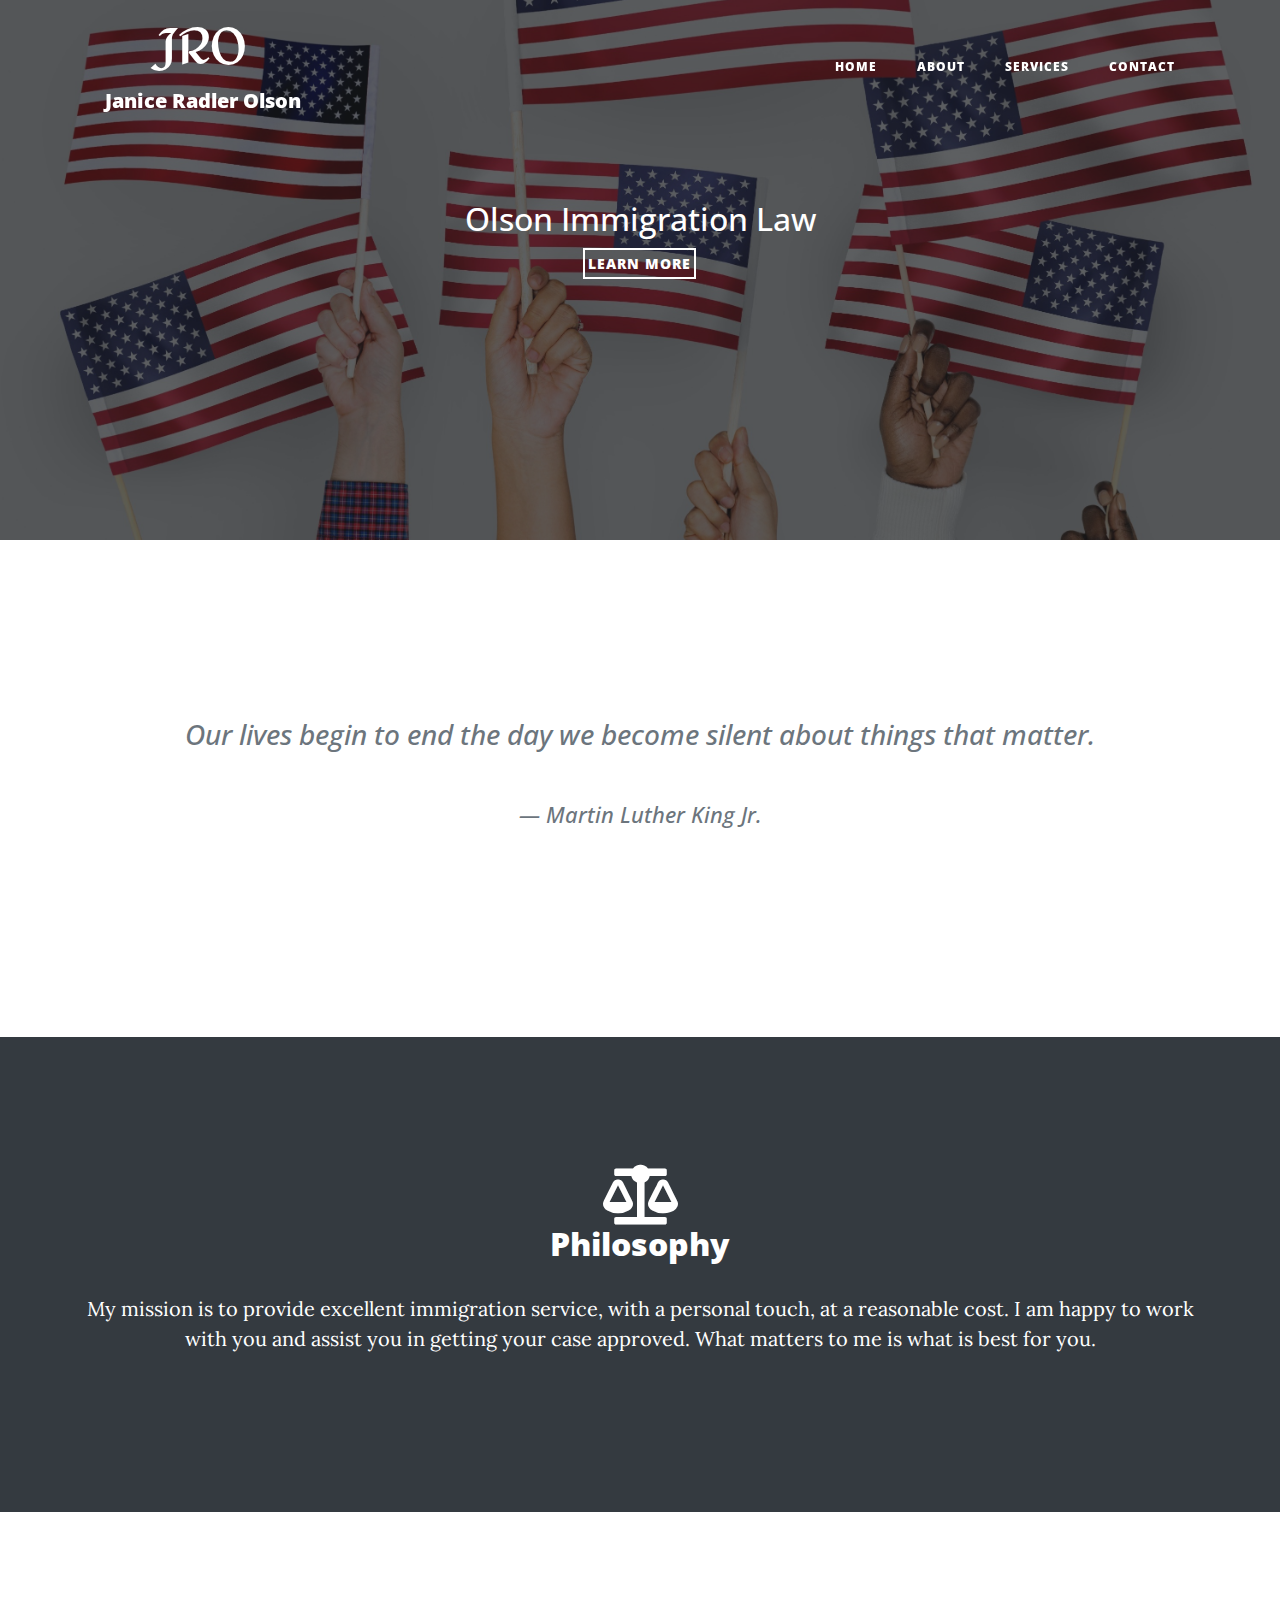
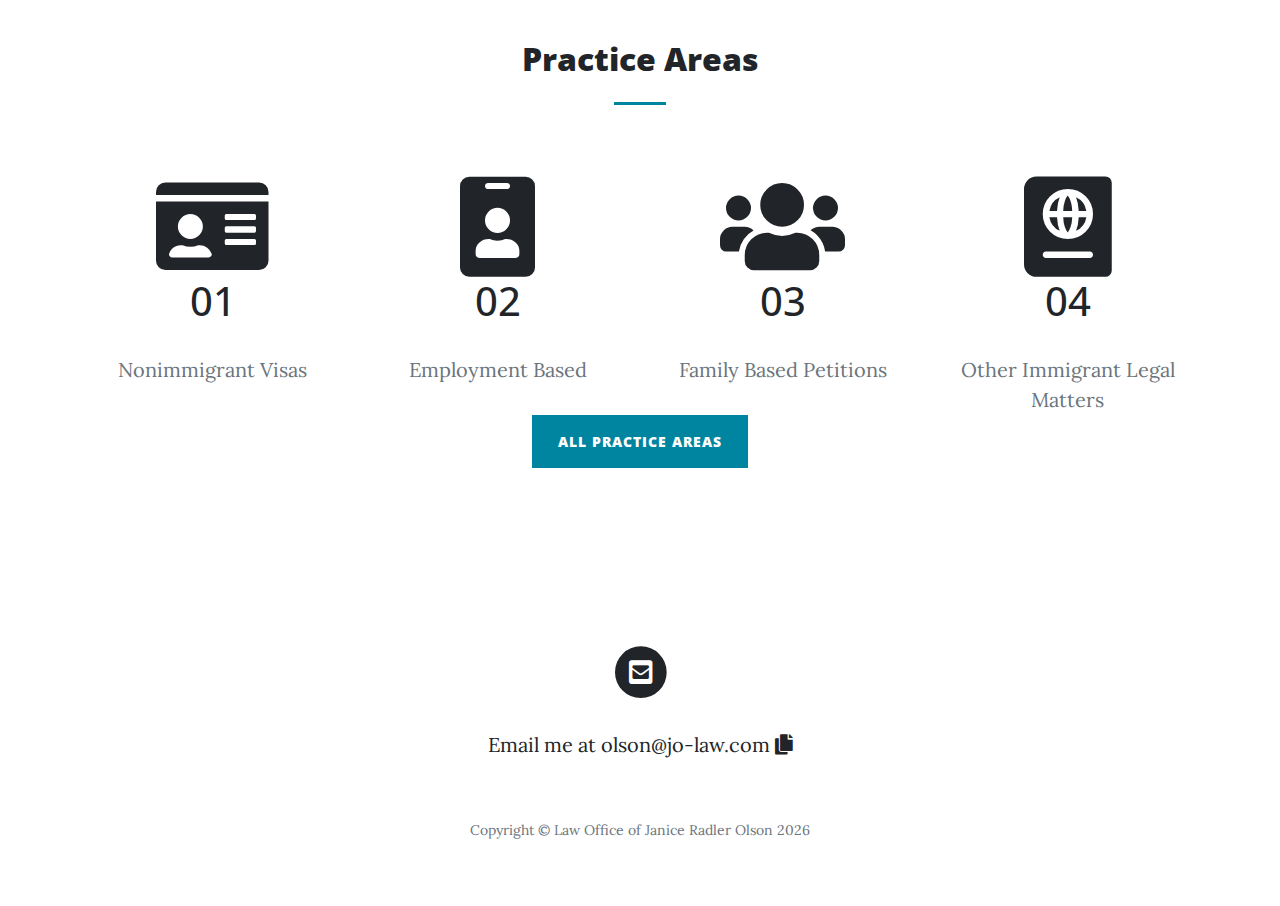
==== commit 94a324ce: "styled button on home page" ====
--- a/index.html
+++ b/index.html
@@ -78,8 +78,8 @@
         <div class="col-lg-8 col-md-10 mx-auto">
           <div class="site-heading">
             <h2 class="h2">Olson Immigration Law</h2>
-            <div class="col-lg-3 col-md-6 mx-auto">
-              <a class="btn btn-primary btn-xl" href="services.html">Learn More</a>
+            <div class="col-lg-4 col-md-6 mx-auto">
+              <a class="btn" style="border: 2px solid white; color: white;padding: 3px;" href="services.html">Learn More</a>
             </div>
           </div>
         </div>
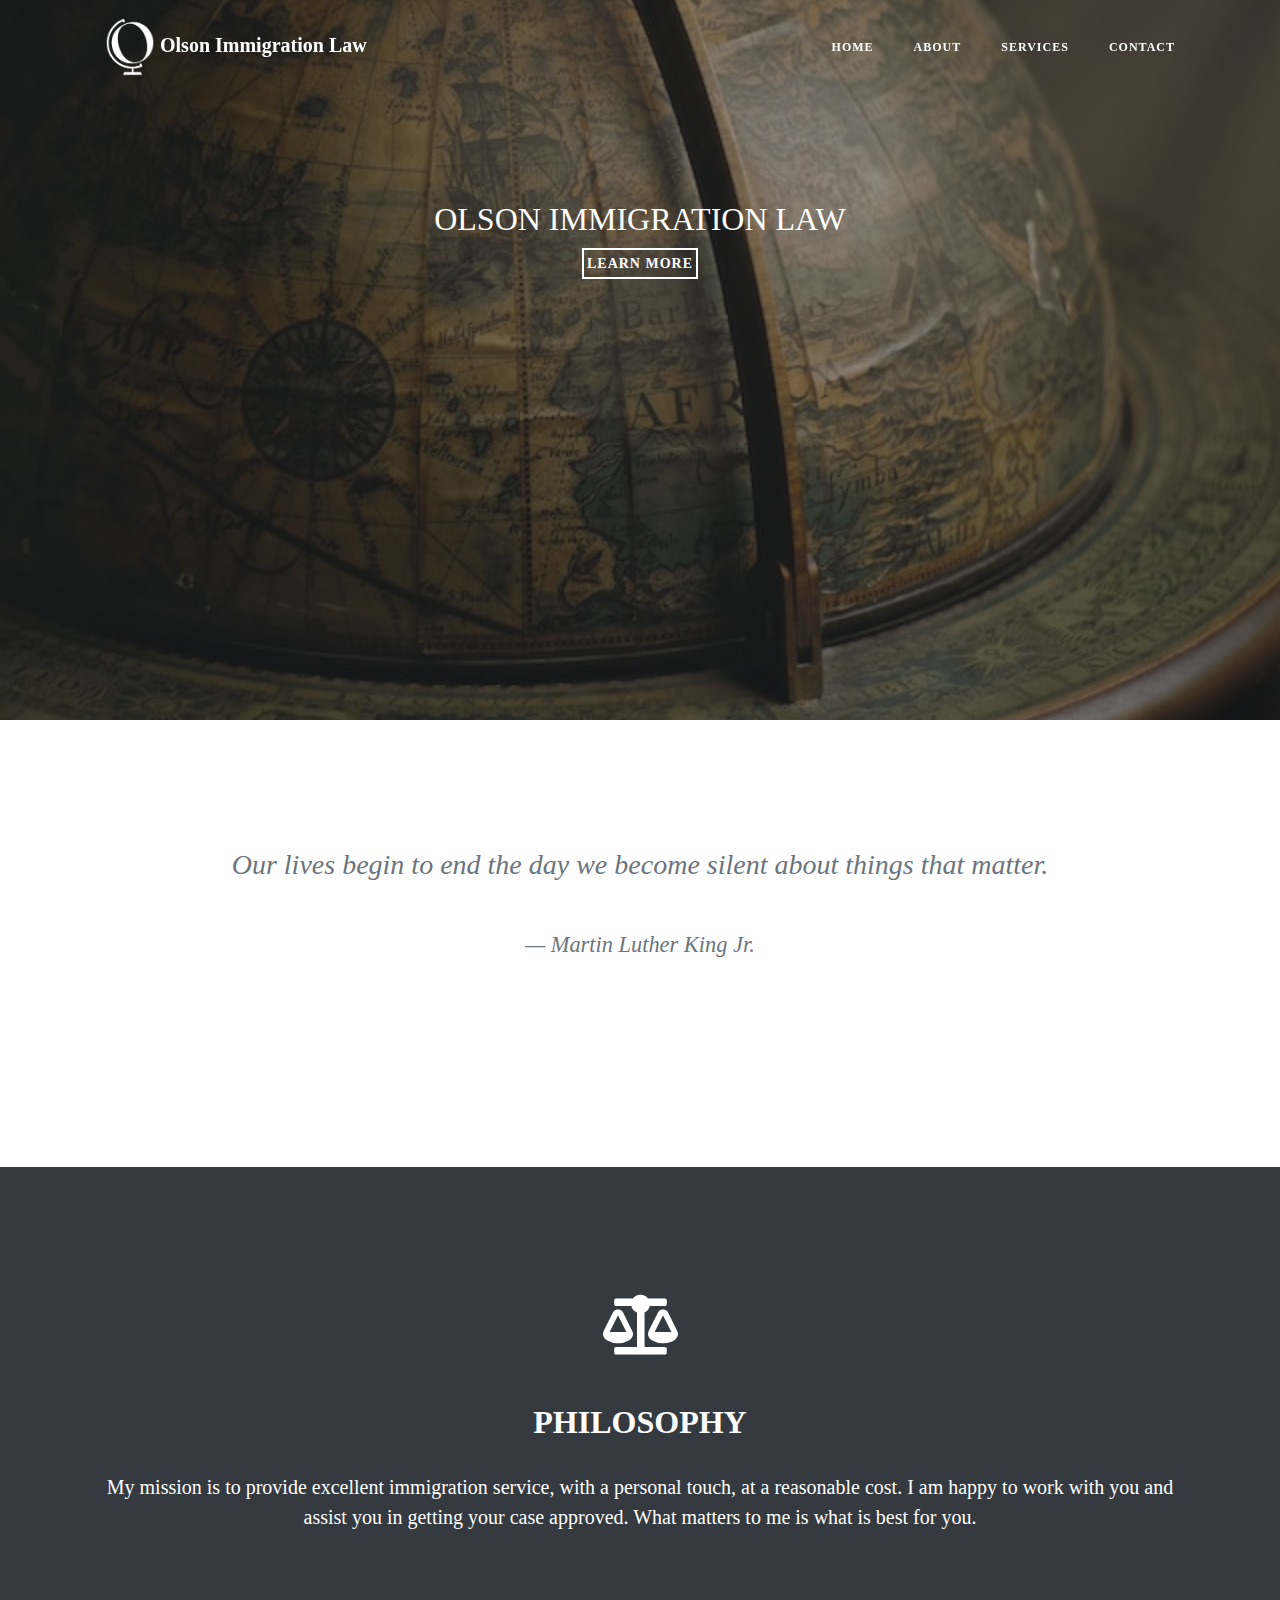
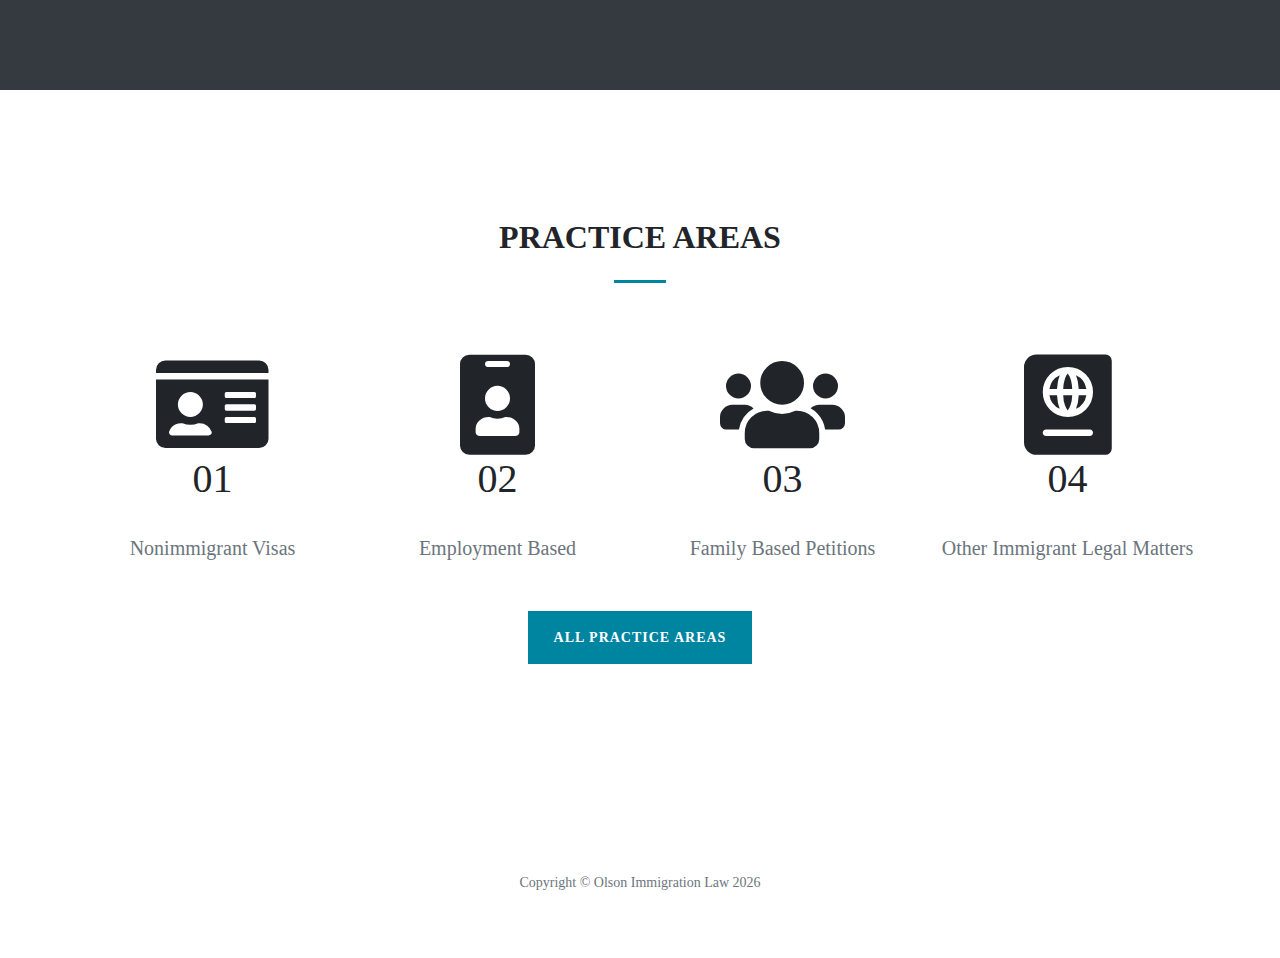
==== commit a68d9f66: "Transition to Caleb" ====
--- a/index.html
+++ b/index.html
@@ -8,14 +8,14 @@
   <meta name="description" content="">
   <meta name="author" content="">
 
-  <title>Janice Radler Olson</title>
+  <title>Olson Immigration Law</title>
 
   <!--Favicon-->
-  <link rel="apple-touch-icon" sizes="180x180" href="img/jro favicon/apple-touch-icon.png">
-  <link rel="icon" type="image/png" sizes="32x32" href="img/jro favicon/favicon-32x32.png">
-  <link rel="icon" type="image/png" sizes="16x16" href="img/jro favicon/favicon-16x16.png">
-  <link rel="manifest" href="img/jro favicon/site.webmanifest">
-  <link rel="mask-icon" href="img/jro favicon/safari-pinned-tab.svg" color="#5bbad5">
+  <link rel="apple-touch-icon" sizes="180x180" href="img/olson_imm_law_favicon/apple-touch-icon.png">
+  <link rel="icon" type="image/png" sizes="32x32" href="img/olson_imm_law_favicon/favicon-32x32.png">
+  <link rel="icon" type="image/png" sizes="16x16" href="img/olson_imm_law_favicon/favicon-16x16.png">
+  <link rel="manifest" href="img/olson_imm_law_favicon/site.webmanifest">
+  <link rel="mask-icon" href="img/olson_imm_law_favicon/safari-pinned-tab.svg" color="#5bbad5">
   <meta name="msapplication-TileColor" content="#da532c">
   <meta name="theme-color" content="#ffffff">
 
@@ -43,7 +43,7 @@
   <nav class="navbar navbar-expand-lg navbar-light fixed-top" id="mainNav">
     <div class="container">
       <a class="navbar-brand" href="index.html">
-        <h1 class="jro">JRO</h1>Janice Radler Olson
+        <img id="oiml_logo" src="img/olson-immigration-law-logo-nbg-white.png" width="50px"/> Olson Immigration Law
       </a>
       <button class="navbar-toggler navbar-toggler-right" type="button" data-toggle="collapse"
         data-target="#navbarResponsive" aria-controls="navbarResponsive" aria-expanded="false"
@@ -71,13 +71,13 @@
   </nav>
 
   <!-- Page Header -->
-  <header class="masthead" style="background-image: url('img/50-stars-america-american-flag_edited_edited.jpg')">
+  <header class="masthead" style="background-image: url('img/viktor-forgacs-small.jpeg')">
     <div class="overlay"></div>
     <div class="container">
       <div class="row">
-        <div class="col-lg-8 col-md-10 mx-auto">
+        <div class="col-lg-8 col-md-10 mx-auto my-auto">
           <div class="site-heading">
-            <h2 class="h2">Olson Immigration Law</h2>
+            <h2 class="h2 text-uppercase">Olson Immigration Law</h2>
             <div class="col-lg-4 col-md-6 mx-auto">
               <a class="btn" style="border: 2px solid white; color: white;padding: 3px;" href="services.html">Learn More</a>
             </div>
@@ -100,7 +100,7 @@
   <section class="bg-dark page-section text-white">
     <div class="container text-center">
       <i class="fas fa-balance-scale fa-3x"></i>
-      <h2 class="post-title text-center">Philosophy</h2>
+      <h2 class="post-title text-center text-uppercase mt-5">Philosophy</h2>
       <p>My mission is to provide excellent immigration service, with a personal touch, at a reasonable cost. I am happy
         to work with you and assist you in getting your case approved. What matters to me is what is best for you.</p>
     </div>
@@ -108,7 +108,7 @@
   <!--Practice Areas-->
   <section class="page-section">
     <div class="container text-center">
-      <h2 class="mt-0">Practice Areas</h2>
+      <h2 class="mt-0 text-uppercase">Practice Areas</h2>
       <hr class="divider my-4">
       <div class="row">
         <div class="col-lg-3 col-md-6">
@@ -141,7 +141,7 @@
         </div>
       </div>
       <div class="row">
-        <div class="col-lg-3 col-md-6 mx-auto">
+        <div class="col-lg-3 col-md-6 mx-auto mt-5">
           <a class="btn btn-primary btn-xl" href="services.html">All Practice Areas</a>
         </div>
       </div>
@@ -152,21 +152,7 @@
     <div class="container">
       <div class="row">
         <div class="col-lg-8 col-md-10 mx-auto">
-          <ul class="list-inline text-center">
-            <li class="list-inline-item">
-              <a href="mailto:olson@jo-law.com">
-                <span class="fa-stack fa-lg">
-                  <i class="fas fa-circle fa-stack-2x"></i>
-                  <i class="fas fa-envelope-square fa-stack-1x fa-inverse"></i>
-                </span>
-              </a>
-              <p id="copy-to-clipboard-raplace">
-                Email me at <span id="copy-to-clipboard-text">olson@jo-law.com</span>
-                <i id="copy-to-clipboard" class="fas fa-copy"></i>
-              </p>
-            </li>
-          </ul>
-          <p class="copyright text-muted">Copyright &copy; Law Office of Janice Radler Olson <span
+          <p class="copyright text-muted">Copyright &copy; Olson Immigration Law <span
               id="copyright-year"></span></p>
         </div>
       </div>
--- a/css/clean-blog.css
+++ b/css/clean-blog.css
@@ -7,7 +7,7 @@
 body {
   font-size: 20px;
   color: #212529;
-  font-family: 'Lora', 'Times New Roman', serif;
+  font-family: 'Times New Roman', serif;
 }
 
 p {
@@ -26,7 +26,7 @@
 h5,
 h6 {
   font-weight: 800;
-  font-family: 'Open Sans', 'Helvetica Neue', Helvetica, Arial, sans-serif;
+  font-family: 'Times New Roman', serif;
 }
 
 a {
@@ -91,7 +91,7 @@
   position: absolute;
   border-bottom: 1px solid #e9ecef;
   background-color: white;
-  font-family: 'Open Sans', 'Helvetica Neue', Helvetica, Arial, sans-serif;
+  font-family: 'Times New Roman', serif;
 }
 
 #mainNav .navbar-brand {
@@ -194,13 +194,13 @@
 }
 
 header.masthead {
-  margin-bottom: 50px;
+  margin-bottom: 0px;
   background: no-repeat center center;
   background-color: #868e96;
   background-attachment: scroll;
   position: relative;
   background-size: cover;
-  height: 60vh;
+  height: 80vh;
 }
 
 header.masthead .overlay {
@@ -246,7 +246,7 @@
   line-height: 1.1;
   display: block;
   margin: 10px 0 0;
-  font-family: 'Open Sans', 'Helvetica Neue', Helvetica, Arial, sans-serif;
+  font-family: 'Times New Roman', serif;
 }
 
 @media only screen and (min-width: 768px) {
@@ -270,14 +270,14 @@
   font-size: 24px;
   font-weight: 600;
   margin: 10px 0 30px;
-  font-family: 'Open Sans', 'Helvetica Neue', Helvetica, Arial, sans-serif;
+  font-family: 'Times New Roman', serif;
 }
 
 header.masthead .post-heading .meta {
   font-size: 20px;
   font-weight: 300;
   font-style: italic;
-  font-family: 'Lora', 'Times New Roman', serif;
+  font-family: 'Times New Roman', serif;
 }
 
 header.masthead .post-heading .meta a {
@@ -361,7 +361,7 @@
 .floating-label-form-group input::-webkit-input-placeholder,
 .floating-label-form-group textarea::-webkit-input-placeholder {
   color: #868e96;
-  font-family: 'Lora', 'Times New Roman', serif;
+  font-family: 'Times New Roman', serif;
 }
 
 .floating-label-form-group label {
@@ -415,7 +415,7 @@
   letter-spacing: 1px;
   text-transform: uppercase;
   border-radius: 0;
-  font-family: 'Open Sans', 'Helvetica Neue', Helvetica, Arial, sans-serif;
+  font-family: 'Times New Roman', serif;
 }
 
 .btn-primary {
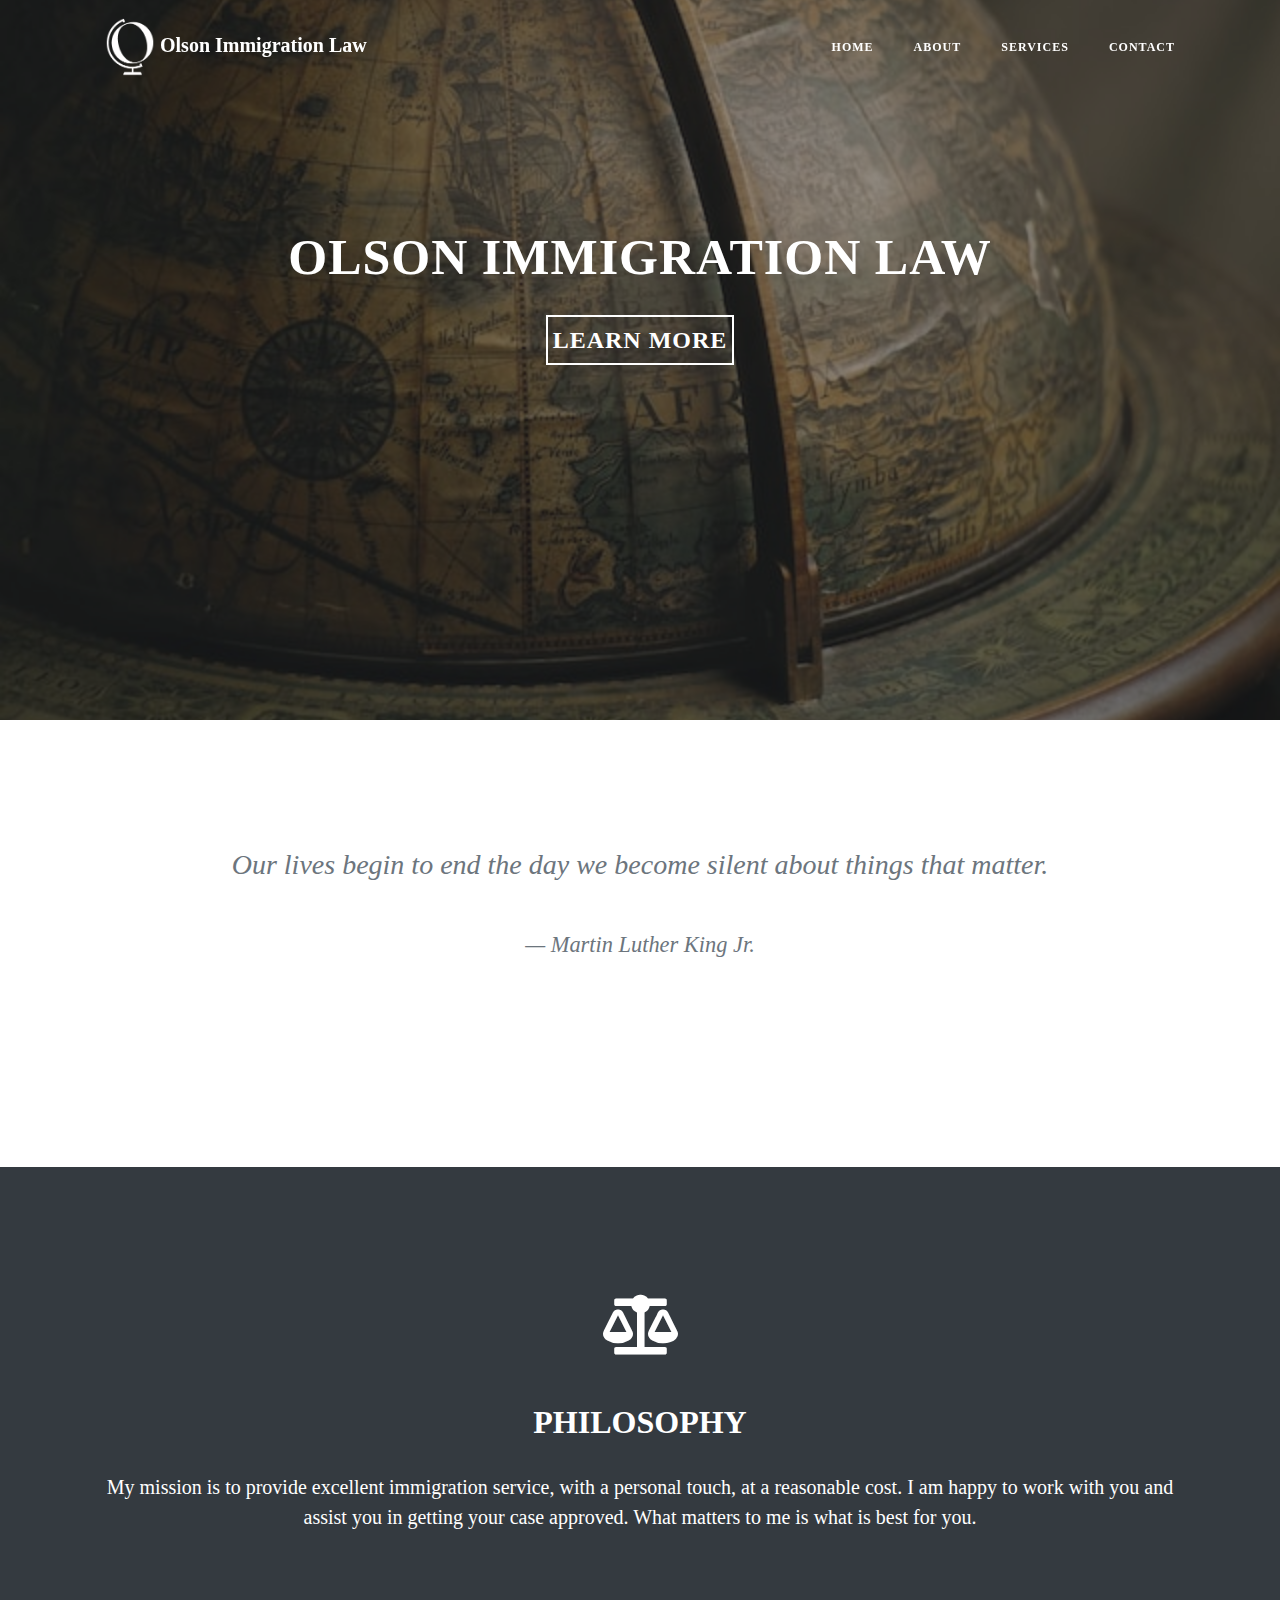
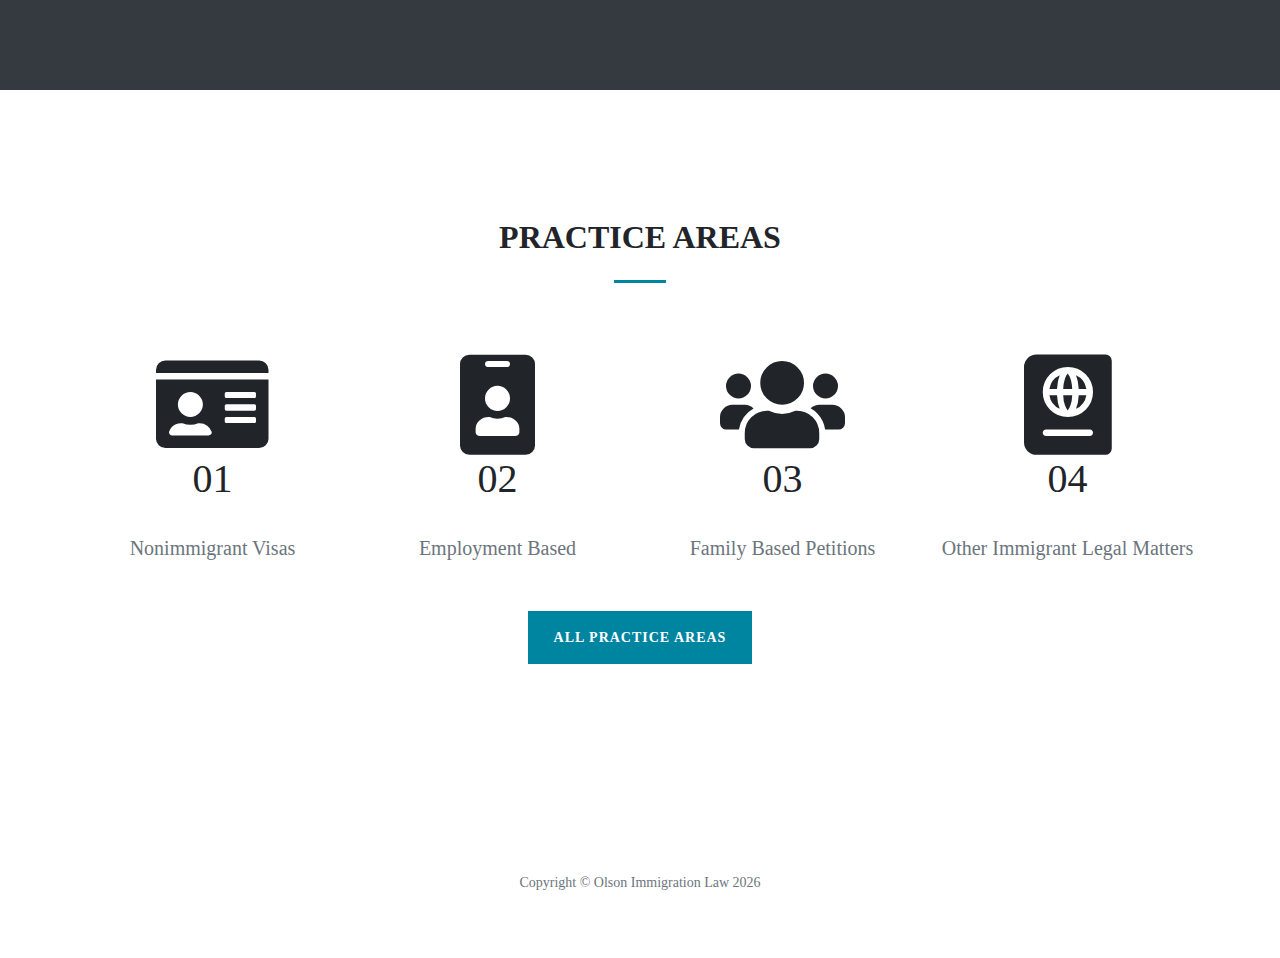
==== commit 8ca7157b: "Updated" ====
--- a/index.html
+++ b/index.html
@@ -77,9 +77,9 @@
       <div class="row">
         <div class="col-lg-8 col-md-10 mx-auto my-auto">
           <div class="site-heading">
-            <h2 class="h2 text-uppercase">Olson Immigration Law</h2>
+            <h1 class="text-uppercase">Olson Immigration Law</h1>
             <div class="col-lg-4 col-md-6 mx-auto">
-              <a class="btn" style="border: 2px solid white; color: white;padding: 3px;" href="services.html">Learn More</a>
+              <a class="btn" href="services.html">Learn More</a>
             </div>
           </div>
         </div>
--- a/css/clean-blog.css
+++ b/css/clean-blog.css
@@ -248,12 +248,25 @@
   margin: 10px 0 0;
   font-family: 'Times New Roman', serif;
 }
+header.masthead .site-heading h1 {
+  font-size: 2.5em;
+  line-height: 1.5em;
+  letter-spacing: 1px;
+  margin: 20px auto;
+}
+header.masthead .site-heading a {
+  border: 2px solid white;
+  color: white;
+  padding: 5px;
+  font-size: 1.2em;
+}
 
 @media only screen and (min-width: 768px) {
   header.masthead .page-heading h1,
   header.masthead .site-heading h1 {
-    font-size: 80px;
-  }
+    font-size: 2.5em;
+  }
+
 }
 
 header.masthead .post-heading h1 {
